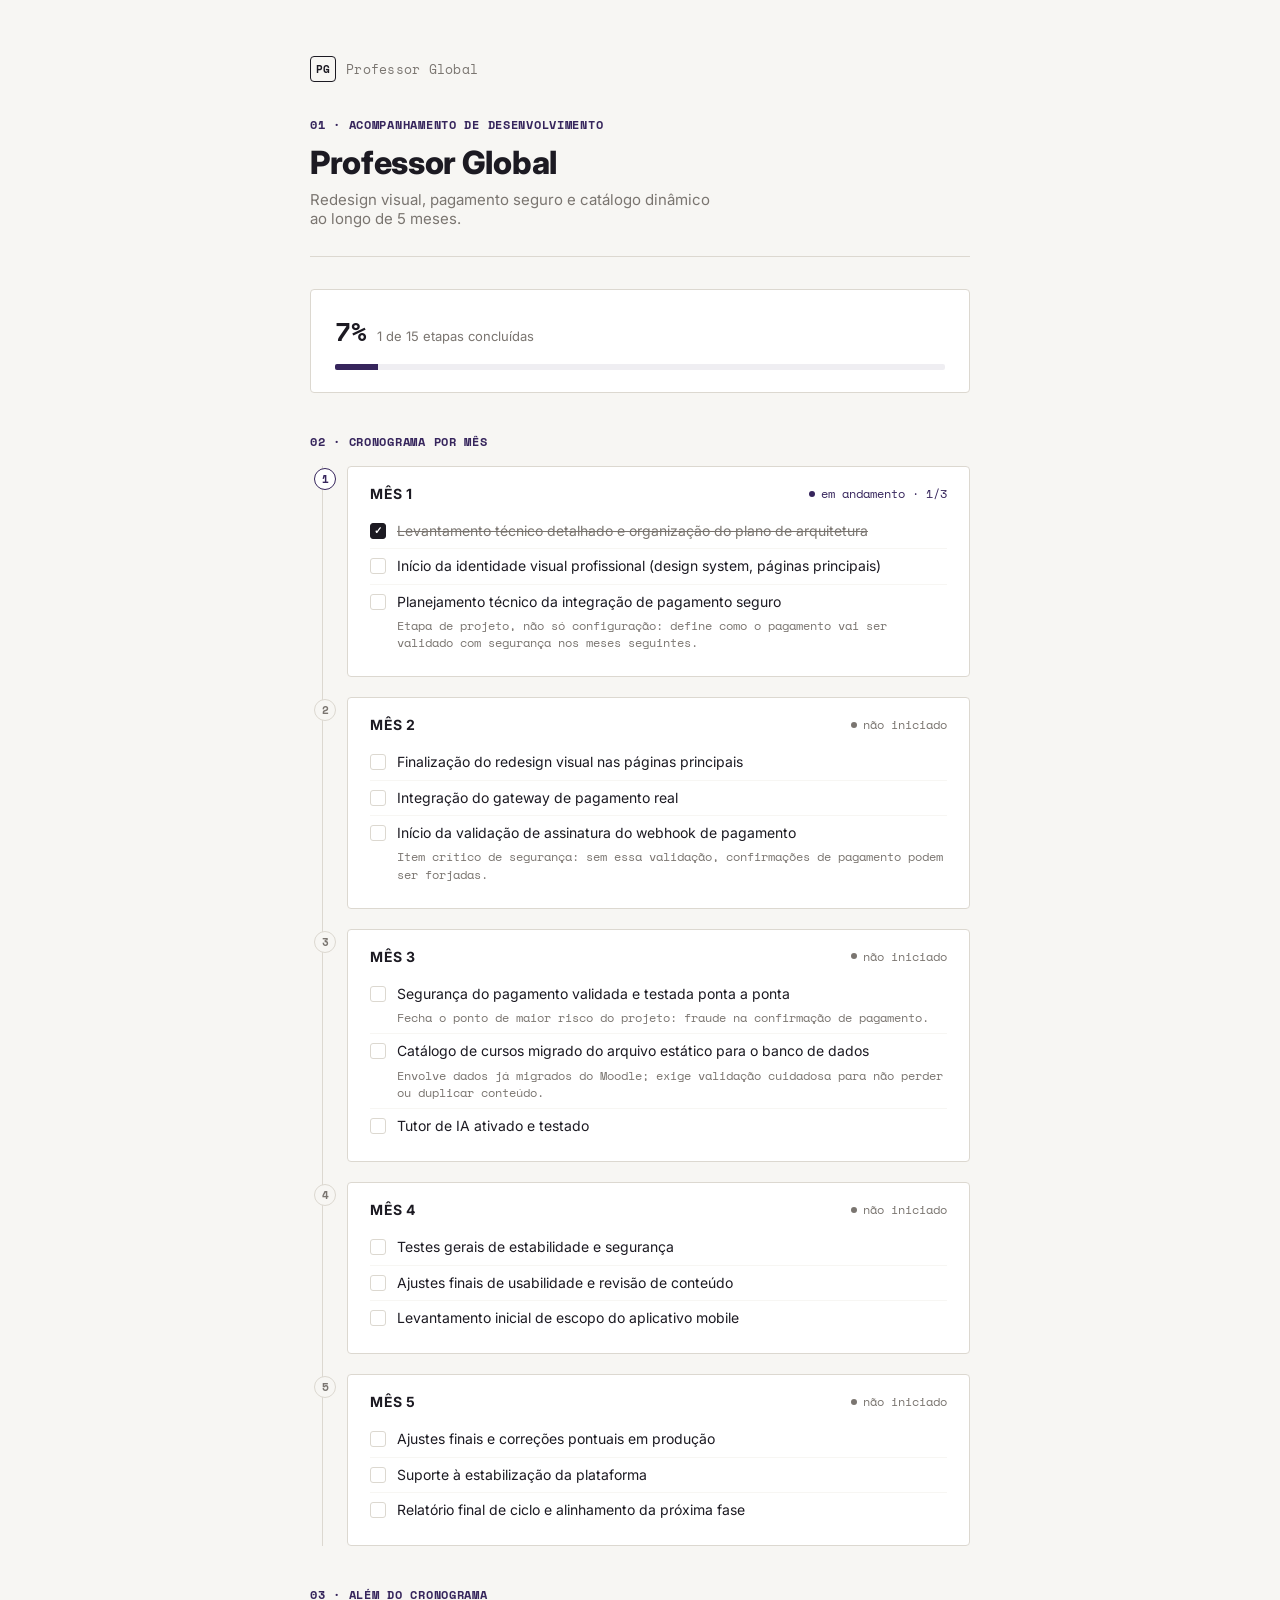
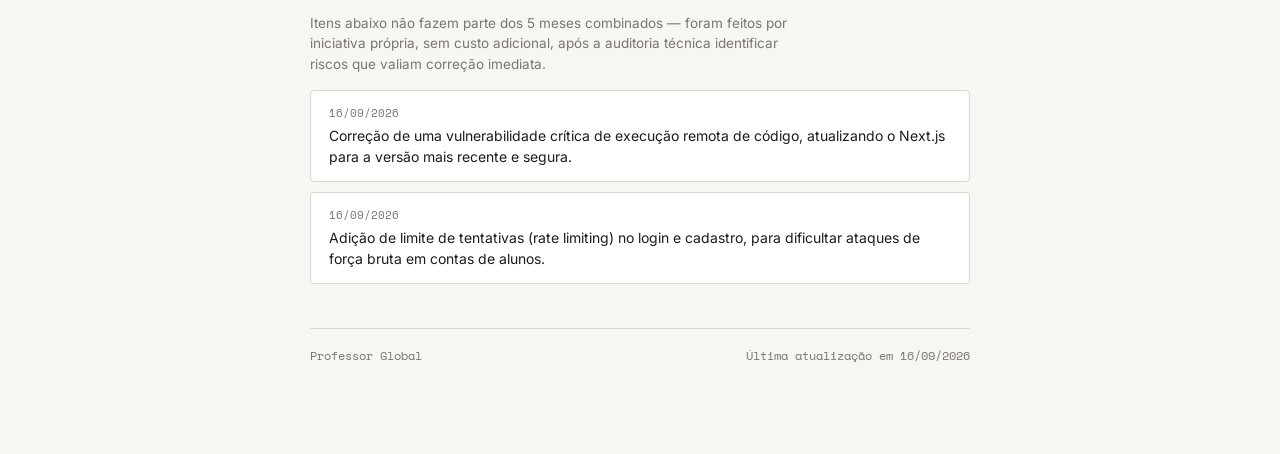
==== painel-professor-global/index.html @ f85d86ca "Adiciona secao de trabalho extra (atualizacao Next.js + rate limit) fora do cronograma" ====
<!DOCTYPE html>
<html lang="pt-br">
<head>
  <meta charset="UTF-8" />
  <meta name="viewport" content="width=device-width, initial-scale=1.0" />
  <title>Professor Global · Painel de Desenvolvimento</title>
  <link rel="icon" href="data:image/svg+xml,%3Csvg xmlns='http://www.w3.org/2000/svg' viewBox='0 0 100 100'%3E%3Crect width='100' height='100' rx='22' fill='%2336255c'/%3E%3Ctext x='50' y='58' font-family='Arial, sans-serif' font-size='34' font-weight='700' fill='white' text-anchor='middle'%3EPG%3C/text%3E%3C/svg%3E" />
  <link rel="preconnect" href="https://fonts.googleapis.com" />
  <link rel="preconnect" href="https://fonts.gstatic.com" crossorigin />
  <link href="https://fonts.googleapis.com/css2?family=Inter:wght@400;500;600;700;800&family=Space+Mono:wght@400;700&display=swap" rel="stylesheet" />
  <link rel="stylesheet" href="style.css" />
</head>
<body>
  <div class="wrap">
    <header class="top">
      <div class="brand-row">
        <span class="brand-mark">PG</span>
        <span class="brand-name">Professor Global</span>
      </div>
      <p class="eyebrow">01 &middot; Acompanhamento de desenvolvimento</p>
      <h1 id="titulo">Professor Global</h1>
      <p class="subtitulo" id="subtitulo"></p>
    </header>

    <div class="progress-card">
      <div class="progress-top">
        <span class="progress-pct" id="progressoPct">0%</span>
        <span class="progress-label" id="progressoLabel"></span>
      </div>
      <div class="progress-track">
        <div class="progress-fill" id="progressoFill" style="width: 0%"></div>
      </div>
    </div>

    <p class="eyebrow eyebrow-section">02 &middot; Cronograma por mês</p>

    <div class="timeline" id="meses"></div>

    <p class="eyebrow eyebrow-section eyebrow-extras">03 &middot; Além do cronograma</p>
    <p class="extras-intro">Itens abaixo não fazem parte dos 5 meses combinados — foram feitos por iniciativa própria, sem custo adicional, após a auditoria técnica identificar riscos que valiam correção imediata.</p>
    <div id="extras"></div>

    <footer class="rodape">
      <span>Professor Global</span>
      <span>Última atualização em <span id="atualizadoEm"></span></span>
    </footer>
  </div>

  <script src="data.js"></script>
  <script src="script.js"></script>
</body>
</html>
---- painel-professor-global/style.css ----
:root {
  --ink: #1c1a22;
  --paper: #f7f6f3;
  --surface: #ffffff;
  --line: #dcd8d0;
  --muted: #7a7570;
  --accent: #36255c;
  --accent-soft: rgba(54, 37, 92, 0.08);
  --green: #1b6b3d;
  --green-soft: rgba(27, 107, 61, 0.08);
  --radius: 4px;
  --font-sans: "Inter", -apple-system, "Segoe UI", Roboto, sans-serif;
  --font-mono: "Space Mono", "Courier New", monospace;
}

* {
  box-sizing: border-box;
}

body {
  margin: 0;
  font-family: var(--font-sans);
  background: var(--paper);
  color: var(--ink);
  -webkit-font-smoothing: antialiased;
}

.wrap {
  max-width: 700px;
  margin: 0 auto;
  padding: 56px 20px 90px;
}

header.top {
  border-bottom: 1px solid var(--line);
  padding-bottom: 28px;
  margin-bottom: 32px;
}

.brand-row {
  display: flex;
  align-items: center;
  gap: 10px;
  margin-bottom: 34px;
}

.brand-mark {
  width: 26px;
  height: 26px;
  border: 1px solid var(--ink);
  border-radius: var(--radius);
  display: flex;
  align-items: center;
  justify-content: center;
  font-family: var(--font-mono);
  font-size: 11px;
  font-weight: 700;
}

.brand-name {
  font-family: var(--font-mono);
  font-size: 12.5px;
  letter-spacing: 0.02em;
  color: var(--muted);
}

.eyebrow {
  font-family: var(--font-mono);
  font-size: 12px;
  font-weight: 700;
  letter-spacing: 0.06em;
  text-transform: uppercase;
  color: var(--accent);
  margin: 0 0 10px;
}

.eyebrow-section {
  margin: 0 0 16px;
}

.eyebrow-extras {
  margin: 40px 0 10px;
}

.extras-intro {
  color: var(--muted);
  font-size: 13.5px;
  line-height: 1.5;
  margin: 0 0 16px;
  max-width: 56ch;
}

.extra-card {
  background: var(--surface);
  border: 1px solid var(--line);
  border-radius: var(--radius);
  padding: 14px 18px;
  margin-bottom: 10px;
}

.extra-data {
  font-family: var(--font-mono);
  font-size: 11px;
  color: var(--muted);
  display: block;
  margin-bottom: 4px;
}

.extra-texto {
  margin: 0;
  font-size: 14px;
  line-height: 1.5;
}

h1 {
  font-size: 32px;
  font-weight: 800;
  letter-spacing: -0.01em;
  margin: 0 0 8px;
  color: var(--ink);
}

.subtitulo {
  color: var(--muted);
  margin: 0;
  font-size: 15px;
  max-width: 46ch;
}

.progress-card {
  background: var(--surface);
  border: 1px solid var(--line);
  border-radius: var(--radius);
  padding: 22px 24px;
  margin-bottom: 40px;
}

.progress-top {
  display: flex;
  align-items: baseline;
  gap: 10px;
  margin-bottom: 14px;
}

.progress-pct {
  font-family: var(--font-mono);
  font-size: 26px;
  font-weight: 700;
  color: var(--ink);
}

.progress-label {
  font-size: 13px;
  color: var(--muted);
}

.progress-track {
  height: 6px;
  background: var(--accent-soft);
  border-radius: 2px;
  overflow: hidden;
}

.progress-fill {
  height: 100%;
  background: var(--accent);
  transition: width 0.4s ease;
}

.timeline {
  position: relative;
  margin-left: 12px;
  border-left: 1px solid var(--line);
  padding-left: 24px;
}

.timeline-item {
  position: relative;
}

.timeline-item:not(:last-child) {
  margin-bottom: 20px;
}

.timeline-dot {
  position: absolute;
  left: -33px;
  top: 2px;
  width: 22px;
  height: 22px;
  border-radius: 50%;
  background: var(--paper);
  border: 1px solid var(--line);
  color: var(--muted);
  display: flex;
  align-items: center;
  justify-content: center;
  font-family: var(--font-mono);
  font-weight: 700;
  font-size: 11px;
}

.timeline-dot.andamento {
  border-color: var(--accent);
  color: var(--accent);
  background: var(--surface);
}

.timeline-dot.concluido {
  border-color: var(--green);
  color: var(--green);
  background: var(--surface);
}

.mes-card {
  background: var(--surface);
  border: 1px solid var(--line);
  border-radius: var(--radius);
  padding: 18px 22px;
  transition: border-color 0.15s ease;
}

.mes-card:hover {
  border-color: var(--ink);
}

.mes-header {
  display: flex;
  justify-content: space-between;
  align-items: center;
  gap: 10px;
  margin-bottom: 12px;
}

.mes-titulo {
  font-size: 14px;
  font-weight: 700;
  text-transform: uppercase;
  letter-spacing: 0.04em;
  color: var(--ink);
}

.mes-status {
  display: inline-flex;
  align-items: center;
  gap: 6px;
  font-family: var(--font-mono);
  font-size: 11.5px;
  color: var(--muted);
  white-space: nowrap;
}

.mes-status .status-dot {
  width: 6px;
  height: 6px;
  border-radius: 50%;
  background: var(--muted);
  flex: none;
}

.mes-status.andamento {
  color: var(--accent);
}
.mes-status.andamento .status-dot {
  background: var(--accent);
}

.mes-status.concluido {
  color: var(--green);
}
.mes-status.concluido .status-dot {
  background: var(--green);
}

ul.itens {
  list-style: none;
  margin: 0;
  padding: 0;
}

ul.itens li {
  padding: 7px 0;
  font-size: 14px;
  line-height: 1.45;
  border-top: 1px solid var(--paper);
}

.item-linha {
  display: flex;
  align-items: flex-start;
  gap: 11px;
}

.item-nota {
  margin: 5px 0 0;
  padding-left: 27px;
  font-family: var(--font-mono);
  font-size: 11.5px;
  line-height: 1.5;
  color: var(--muted);
}

ul.itens li:first-child {
  border-top: none;
}

.check {
  flex: 0 0 16px;
  width: 16px;
  height: 16px;
  border-radius: 3px;
  border: 1px solid var(--line);
  display: flex;
  align-items: center;
  justify-content: center;
  margin-top: 2px;
  font-family: var(--font-mono);
  font-size: 10px;
  font-weight: 700;
}

.check.feito {
  background: var(--ink);
  border-color: var(--ink);
  color: #fff;
}

.item-texto.feito {
  color: var(--muted);
  text-decoration: line-through;
}

footer.rodape {
  margin-top: 44px;
  padding-top: 18px;
  border-top: 1px solid var(--line);
  display: flex;
  justify-content: space-between;
  color: var(--muted);
  font-family: var(--font-mono);
  font-size: 11.5px;
  flex-wrap: wrap;
  gap: 6px;
}

@media (max-width: 480px) {
  .wrap {
    padding: 40px 16px 70px;
  }
  h1 {
    font-size: 26px;
  }
  .mes-card {
    padding: 16px 16px;
  }
  .timeline {
    padding-left: 20px;
  }
  .timeline-dot {
    left: -29px;
    width: 20px;
    height: 20px;
  }
}
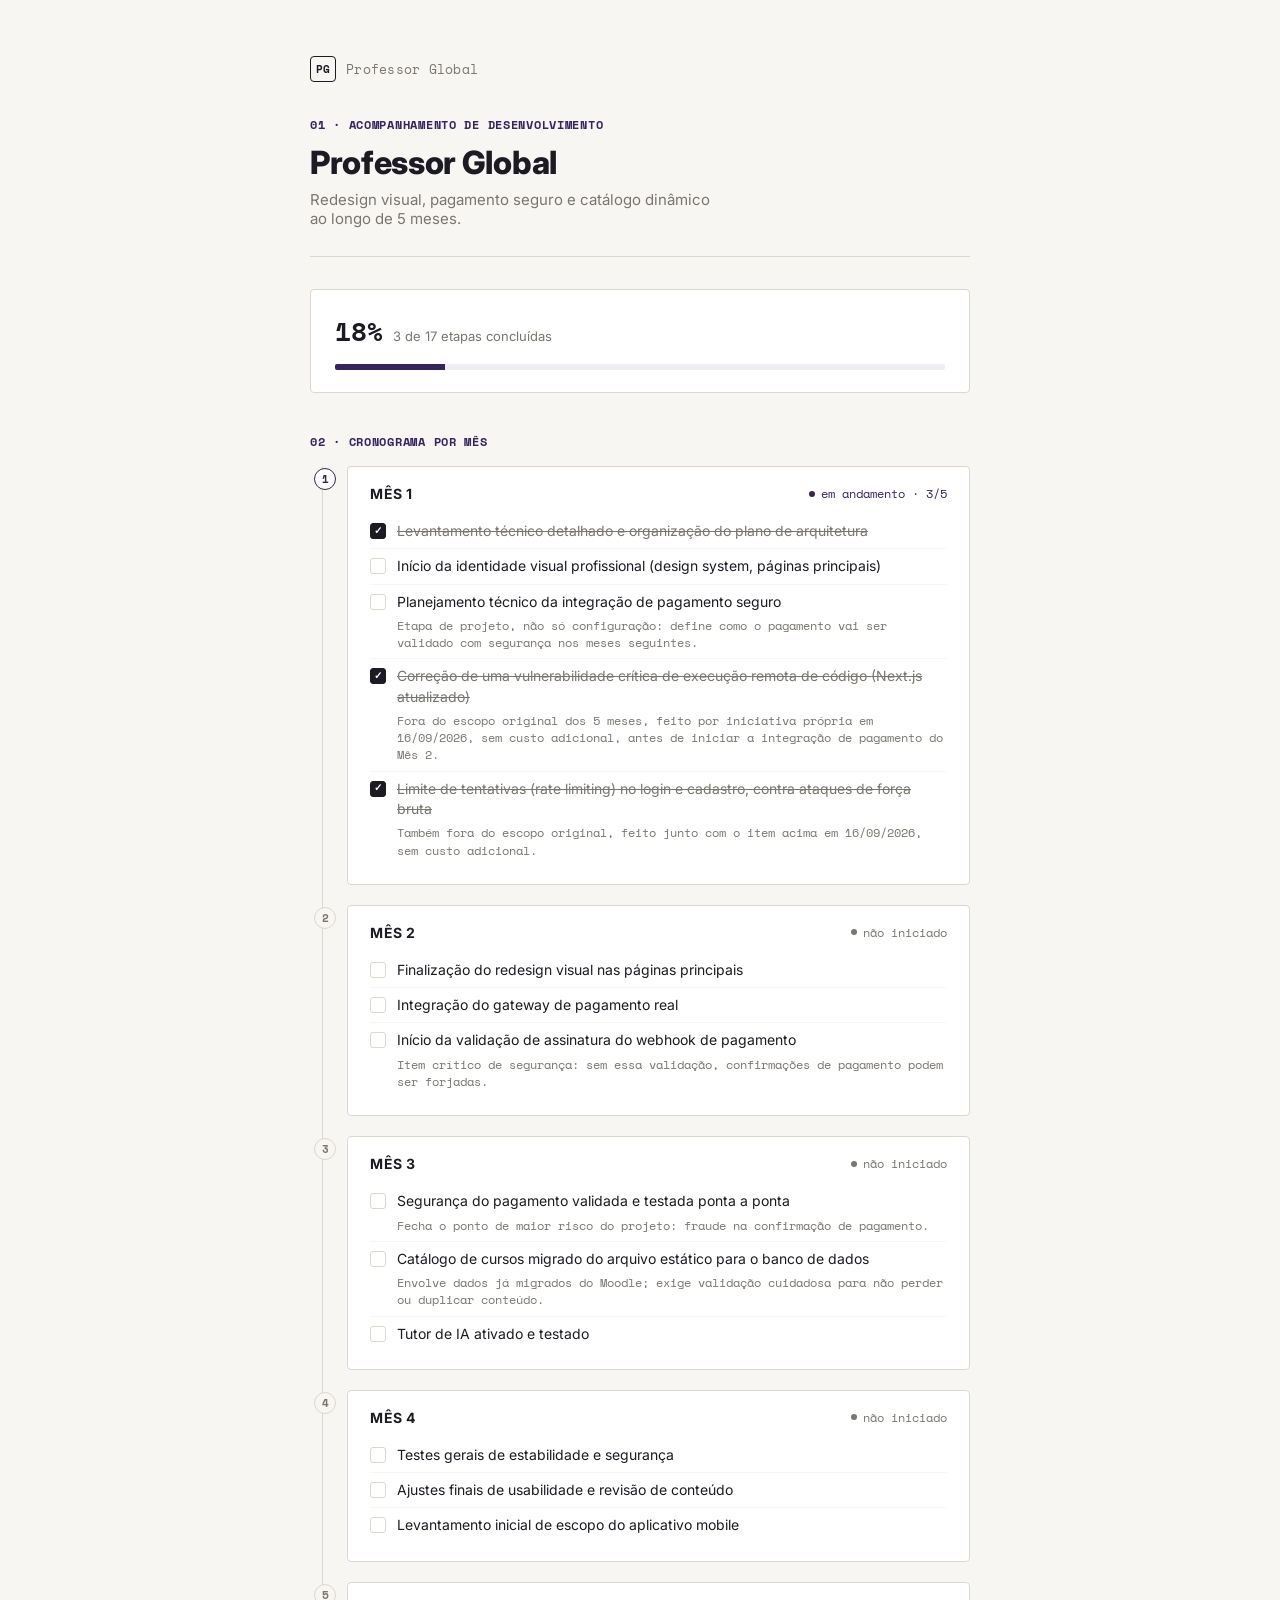
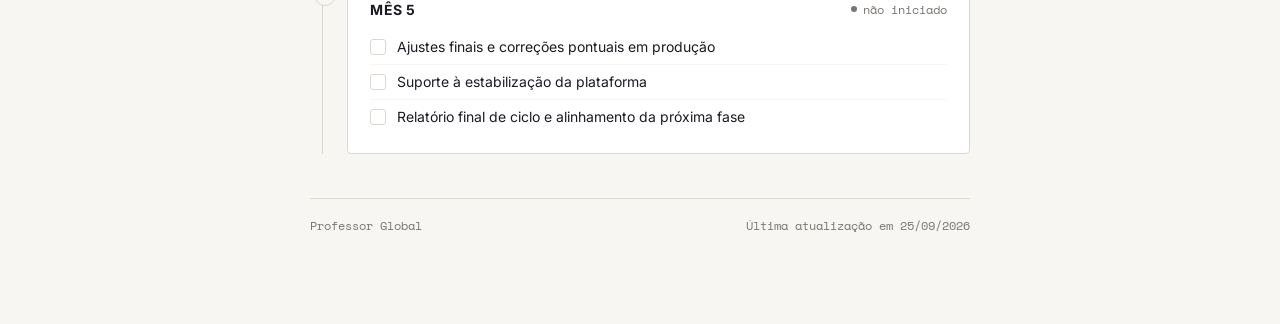
==== commit 95627564: "Move itens extra para o Mes 1 e adiciona alerta de resposta pendente nas opcoes visuais" ====
--- a/painel-professor-global/index.html
+++ b/painel-professor-global/index.html
@@ -36,10 +36,6 @@
 
     <div class="timeline" id="meses"></div>
 
-    <p class="eyebrow eyebrow-section eyebrow-extras">03 &middot; Além do cronograma</p>
-    <p class="extras-intro">Itens abaixo não fazem parte dos 5 meses combinados — foram feitos por iniciativa própria, sem custo adicional, após a auditoria técnica identificar riscos que valiam correção imediata.</p>
-    <div id="extras"></div>
-
     <footer class="rodape">
       <span>Professor Global</span>
       <span>Última atualização em <span id="atualizadoEm"></span></span>
--- a/painel-professor-global/style.css
+++ b/painel-professor-global/style.css
@@ -78,40 +78,6 @@
   margin: 0 0 16px;
 }
 
-.eyebrow-extras {
-  margin: 40px 0 10px;
-}
-
-.extras-intro {
-  color: var(--muted);
-  font-size: 13.5px;
-  line-height: 1.5;
-  margin: 0 0 16px;
-  max-width: 56ch;
-}
-
-.extra-card {
-  background: var(--surface);
-  border: 1px solid var(--line);
-  border-radius: var(--radius);
-  padding: 14px 18px;
-  margin-bottom: 10px;
-}
-
-.extra-data {
-  font-family: var(--font-mono);
-  font-size: 11px;
-  color: var(--muted);
-  display: block;
-  margin-bottom: 4px;
-}
-
-.extra-texto {
-  margin: 0;
-  font-size: 14px;
-  line-height: 1.5;
-}
-
 h1 {
   font-size: 32px;
   font-weight: 800;
